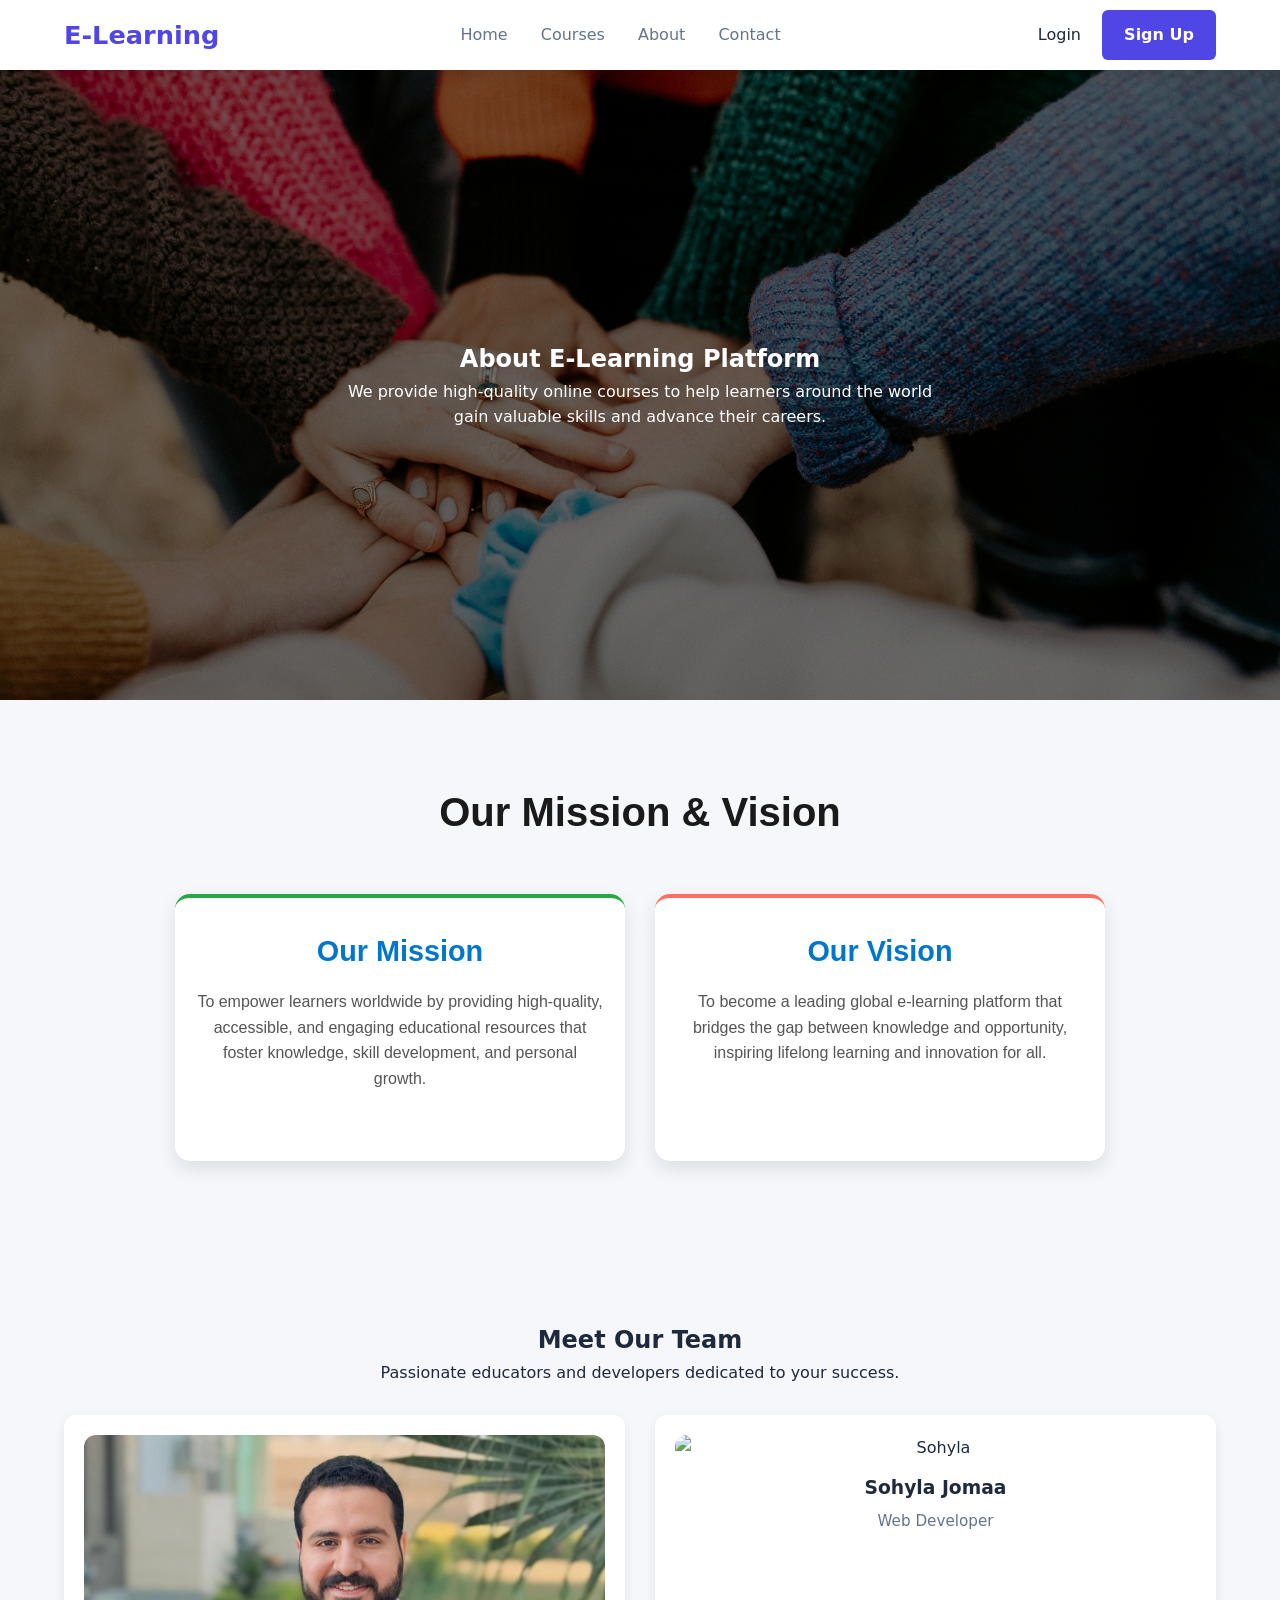
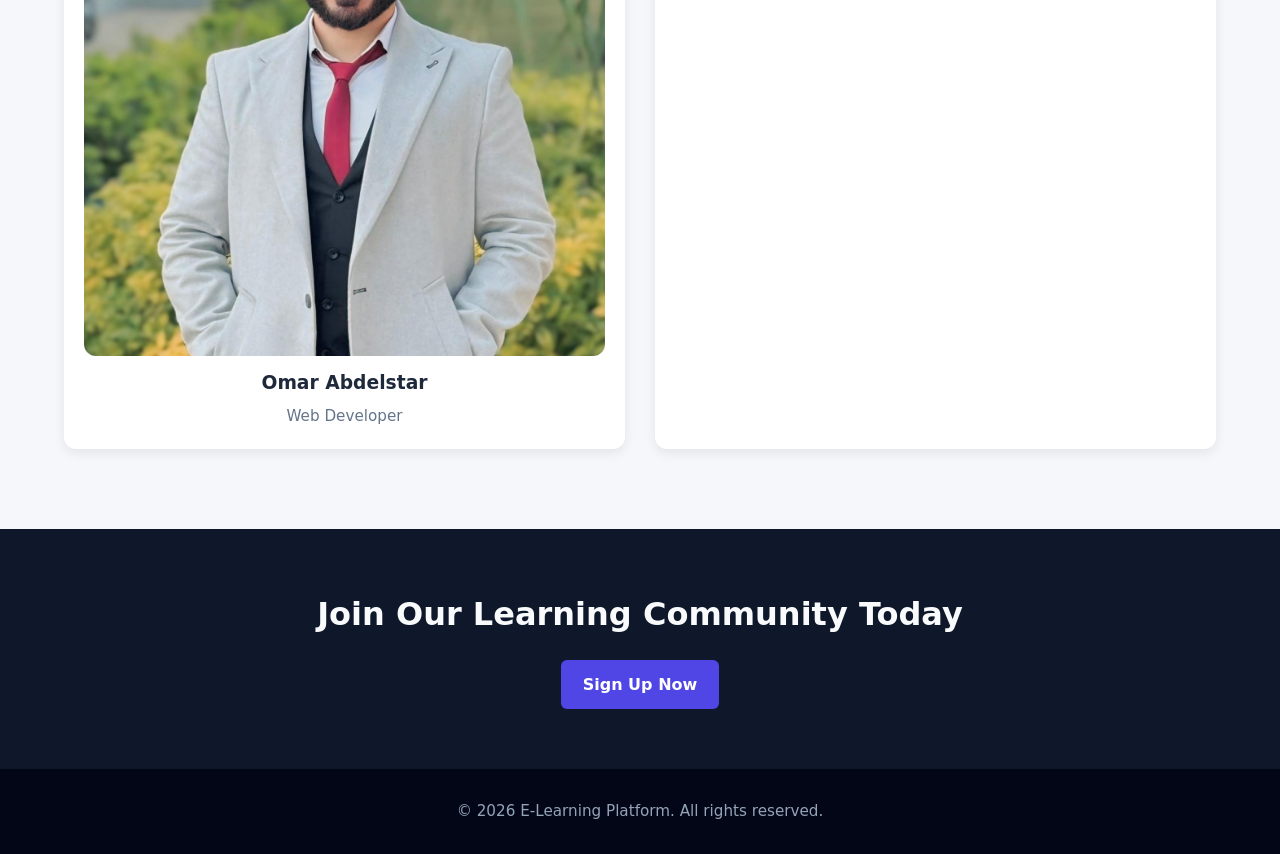
==== about.html @ 53c97d7d "Initial commit of E-learning project" ====
<!doctype html>
<html lang="en">
  <head>
    <meta charset="UTF-8" />
    <title>About Us - E-Learning</title>
    <meta name="viewport" content="width=device-width, initial-scale=1.0" />
    <link rel="stylesheet" href="css/style.css" />
    <link rel="stylesheet" href="css/about.css" />
  </head>
  <body>
    <!-- ================= HEADER ================= -->
    <header class="site-header">
      <div class="container navbar">
        <a href="index.html" class="logo">E-Learning</a>

        <nav class="nav-links">
          <a href="index.html">Home</a>
          <a href="courses.html">Courses</a>
          <a href="about.html" class="active">About</a>
          <a href="#">Contact</a>
        </nav>

        <div class="auth-links">
          <a href="login.html">Login</a>
          <a href="signup.html" class="btn btn-primary">Sign Up</a>
        </div>
      </div>
    </header>

    <!-- ================= HERO SECTION ================= -->
    <section class="about-hero">
      <div class="container hero-content">
        <h1>About E-Learning Platform</h1>
        <p>
          We provide high-quality online courses to help learners around the
          world gain valuable skills and advance their careers.
        </p>
      </div>
    </section>
    <section class="mission-vision-section">
      <div class="container">
        <h2>Our Mission & Vision</h2>
        <div class="cards">
          <div class="card mission">
            <h3>Our Mission</h3>
            <p>
              To empower learners worldwide by providing high-quality,
              accessible, and engaging educational resources that foster
              knowledge, skill development, and personal growth.
            </p>
          </div>
          <div class="card vision">
            <h3>Our Vision</h3>
            <p>
              To become a leading global e-learning platform that bridges the
              gap between knowledge and opportunity, inspiring lifelong learning
              and innovation for all.
            </p>
          </div>
        </div>
      </div>
    </section>

    <section class="section team">
      <div class="container text-center">
        <h2>Meet Our Team</h2>
        <p>Passionate educators and developers dedicated to your success.</p>

        <div class="team-grid">
          <div class="team-member">
            <img src="assets/images/team1.jpeg" alt="Omar Abdelstar" />
            <h3>Omar Abdelstar</h3>
            <p>Web Developer</p>
          </div>

          <div class="team-member">
            <img src="assets/images/team2.jpg" alt="Sohyla" />
            <h3>Sohyla Jomaa</h3>
            <p>Web Developer</p>
          </div>
        </div>
      </div>
    </section>

    <!-- ================= CTA ================= -->
    <section class="cta">
      <div class="container">
        <h2>Join Our Learning Community Today</h2>
        <a href="signup.html" class="btn btn-primary">Sign Up Now</a>
      </div>
    </section>

    <!-- ================= FOOTER ================= -->
    <footer>
      <p>© 2026 E-Learning Platform. All rights reserved.</p>
    </footer>
  </body>
</html>
---- css/style.css ----
/* ================================
   1. GLOBAL VARIABLES (DESIGN SYSTEM)
================================ */
:root {
  /* Colors */
  --primary: #4f46e5;
  --primary-dark: #4338ca;
  --secondary: #22c55e;
  --danger: #ef4444;

  --bg-main: #f5f7fb;
  --bg-white: #ffffff;
  --bg-dark: #0f172a;

  --text-main: #1e293b;
  --text-muted: #64748b;
  --text-light: #f8fafc;

  /* Typography */
  --font-main: "Inter", system-ui, sans-serif;

  --fs-xl: 3rem;
  --fs-lg: 2rem;
  --fs-md: 1.2rem;
  --fs-sm: 0.95rem;

  /* Spacing */
  --radius-sm: 6px;
  --radius-md: 12px;
  --radius-lg: 20px;

  --shadow-sm: 0 4px 12px rgba(0, 0, 0, 0.08);
  --shadow-md: 0 10px 30px rgba(0, 0, 0, 0.12);

  /* Transition */
  --transition: 0.3s ease;
}

/* ================================
   2. RESET & BASE STYLES
================================ */
*,
*::before,
*::after {
  box-sizing: border-box;
  margin: 0;
  padding: 0;
}

body {
  font-family: var(--font-main);
  background: var(--bg-main);
  color: var(--text-main);
  line-height: 1.6;
}

a {
  text-decoration: none;
  color: inherit;
}

img {
  max-width: 100%;
  display: block;
}

/* ================================
   3. LAYOUT HELPERS
================================ */
.container {
  width: 90%;
  max-width: 1200px;
  margin: auto;
}

.section {
  padding: 80px 0;
}

.text-center {
  text-align: center;
}

.hidden {
  display: none;
}

/* ================================
   4. BUTTONS (REUSABLE)
================================ */
.btn {
  display: inline-block;
  padding: 12px 22px;
  border-radius: var(--radius-sm);
  font-weight: 600;
  transition: var(--transition);
  cursor: pointer;
}

.btn-primary {
  background: var(--primary);
  color: white;
}

.btn-primary:hover {
  background: var(--primary-dark);
}

.btn-outline {
  border: 2px solid var(--primary);
  color: var(--primary);
}

.btn-outline:hover {
  background: var(--primary);
  color: white;
}

/* ================================
   5. NAVBAR
================================ */
.site-header {
  background: var(--bg-white);
  box-shadow: var(--shadow-sm);
  position: sticky;
  top: 0;
  z-index: 1000;
}

.navbar {
  display: flex;
  align-items: center;
  justify-content: space-between;
  height: 70px;
}

.logo {
  font-size: 1.6rem;
  font-weight: 800;
  color: var(--primary);
}

.nav-links a {
  margin: 0 14px;
  font-weight: 500;
  color: var(--text-muted);
}

.nav-links a:hover {
  color: var(--primary);
}

.auth-links a {
  margin-left: 16px;
}

/* ================================
   6. HERO SECTION
================================ */
.hero {
  background-image: url("../assets/images/Hero.jpg"); /* path to your image */
  background-size: cover; /* image covers entire section */
  background-position: center; /* centers the image */
  background-repeat: no-repeat;
  min-height: 90vh; /* almost full viewport height */
  display: flex;
  align-items: center;
  position: relative;
  color: white;
  text-align: left;
  padding-left: 50px; /* space from left edge */
}

/* Optional: dark overlay for text readability */
.hero::before {
  content: "";
  position: absolute;
  inset: 0;
  background: rgba(0, 0, 0, 0.4); /* adjust darkness (0.4 = 40%) */
  z-index: 1;
}

.hero-content {
  position: relative;
  z-index: 2;
  max-width: 600px;
}

.hero h1 {
  font-size: var(--fs-xl);
  margin-bottom: 20px;
}

.hero p {
  font-size: var(--fs-md);
  opacity: 0.9;
  margin-bottom: 30px;
}

/* ================================
   7. FEATURES SECTION
================================ */
.features {
  display: grid;
  grid-template-columns: repeat(auto-fit, minmax(250px, 1fr));
  gap: 30px;
}

.feature-card {
  background: var(--bg-white);
  padding: 30px;
  border-radius: var(--radius-md);
  box-shadow: var(--shadow-sm);
  transition: var(--transition);
}

.feature-card:hover {
  transform: translateY(-6px);
}

.feature-card h3 {
  margin-bottom: 10px;
}

/* ================================
   8. COURSES SECTION
================================ */
.course-grid {
  display: grid;
  grid-template-columns: repeat(auto-fit, minmax(280px, 1fr));
  gap: 30px;
}

.course-card {
  background: var(--bg-white);
  border-radius: var(--radius-md);
  overflow: hidden;
  box-shadow: var(--shadow-sm);
  transition: var(--transition);
}

.course-card:hover {
  transform: translateY(-8px);
  box-shadow: var(--shadow-md);
}

.course-card img {
  height: 200px;
  object-fit: cover;
  width: 100%;
}

.course-card-content {
  padding: 20px;
}

.course-card h3 {
  margin-bottom: 8px;
}

.course-card p {
  color: var(--text-muted);
  font-size: var(--fs-sm);
  margin-bottom: 14px;
}

/* ================================
   9. CTA SECTION
================================ */
.cta {
  background: var(--bg-dark);
  color: var(--text-light);
  padding: 80px 0;
  text-align: center;
}

.cta h2 {
  font-size: var(--fs-lg);
  margin-bottom: 16px;
}

.cta p {
  opacity: 0.8;
  margin-bottom: 30px;
}

/* ================================
   10. FOOTER
================================ */
footer {
  background: #020617;
  color: #94a3b8;
  text-align: center;
  padding: 30px 0;
  font-size: var(--fs-sm);
}

/* ================================
   11. RESPONSIVE TWEAKS
================================ */
@media (max-width: 768px) {
  .hero h1 {
    font-size: 2.2rem;
  }

  .navbar {
    flex-direction: column;
    height: auto;
    padding: 16px 0;
  }

  .nav-links {
    margin: 10px 0;
  }
}
---- css/about.css ----
/* ================================
   About Page Specific Styles
================================ */

/* Hero Section */
.about-hero {
  background-image: url("../assets/images/about.jpg"); /* your image */
  background-size: cover;
  background-position: center;
  background-repeat: no-repeat;
  min-height: 70vh;
  display: flex;
  align-items: center;
  position: relative;
  color: white;
  text-align: center;
  padding: 0 20px;
}

.about-hero::before {
  content: "";
  position: absolute;
  inset: 0;
  background: rgba(0, 0, 0, 0.5);
  z-index: 1;
}

.about-hero .hero-content {
  position: relative;
  z-index: 2;
}

/* Mission & Vision */
.mission h2 {
  font-size: var(--fs-lg);
  margin-bottom: 10px;
}

.mission p {
  font-size: var(--fs-md);
  color: var(--text-muted);
  max-width: 700px;
  margin: 0 auto 40px;
}

/* Team Section */
.team-grid {
  display: grid;
  grid-template-columns: repeat(auto-fit, minmax(220px, 1fr));
  gap: 30px;
  margin-top: 30px;
}

.team-member {
  background: var(--bg-white);
  padding: 20px;
  border-radius: var(--radius-md);
  box-shadow: var(--shadow-sm);
  transition: var(--transition);
}

.team-member:hover {
  transform: translateY(-6px);
  box-shadow: var(--shadow-md);
}

.team-member img {
  width: 100%;
  border-radius: var(--radius-md);
  margin-bottom: 12px;
}

.team-member h3 {
  margin-bottom: 6px;
}

.team-member p {
  color: var(--text-muted);
  font-size: var(--fs-sm);
}

/* CTA Section Override */
.cta {
  padding: 60px 0;
}

.cta h2 {
  margin-bottom: 20px;
}

/* Mission & Vision Section */
.mission-vision-section {
  padding: 80px 20px;
  background-color: #f5f7fa;
  font-family: "Arial", sans-serif;
}

.mission-vision-section .container {
  max-width: 1200px;
  margin: 0 auto;
  text-align: center;
}

.mission-vision-section h2 {
  font-size: 2.5rem;
  margin-bottom: 50px;
  color: #1a1a1a;
}

.mission-vision-section .cards {
  display: flex;
  flex-wrap: wrap;
  gap: 30px;
  justify-content: center;
}

.mission-vision-section .card {
  background-color: #fff;
  border-radius: 15px;
  padding: 30px 20px;
  flex: 1 1 300px;
  max-width: 450px;
  box-shadow: 0 8px 20px rgba(0, 0, 0, 0.1);
  transition:
    transform 0.3s ease,
    box-shadow 0.3s ease;
}

.mission-vision-section .card:hover {
  transform: translateY(-10px);
  box-shadow: 0 12px 25px rgba(0, 0, 0, 0.15);
}

.mission-vision-section .card h3 {
  font-size: 1.8rem;
  margin-bottom: 15px;
  color: #0077cc;
}

.mission-vision-section .card p {
  font-size: 1rem;
  color: #555;
  line-height: 1.6;
}

/* Different colors for Mission and Vision cards */
.mission-vision-section .card.mission {
  border-top: 4px solid #28a745; /* green */
}

.mission-vision-section .card.vision {
  border-top: 4px solid #ff6f61; /* coral */
}

/* Responsive */
@media (max-width: 768px) {
  .mission-vision-section .cards {
    flex-direction: column;
    gap: 20px;
  }
}
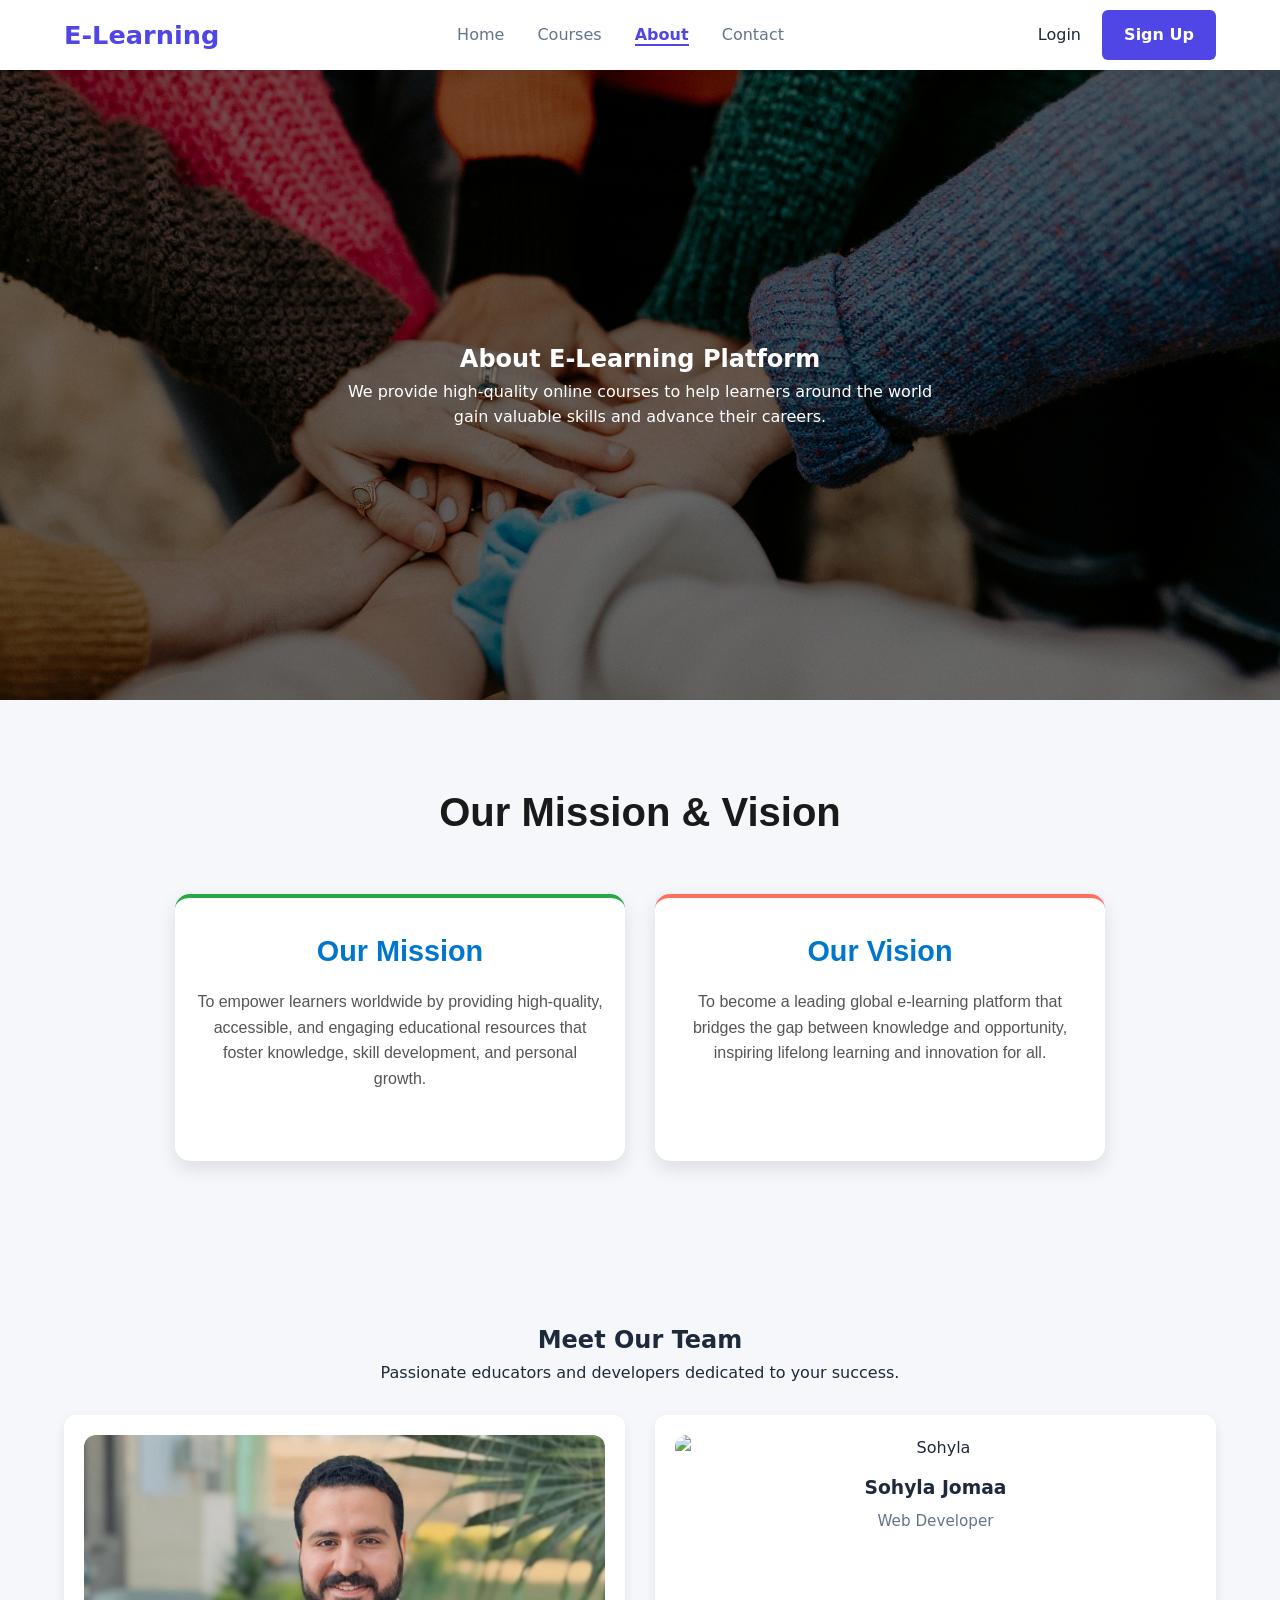
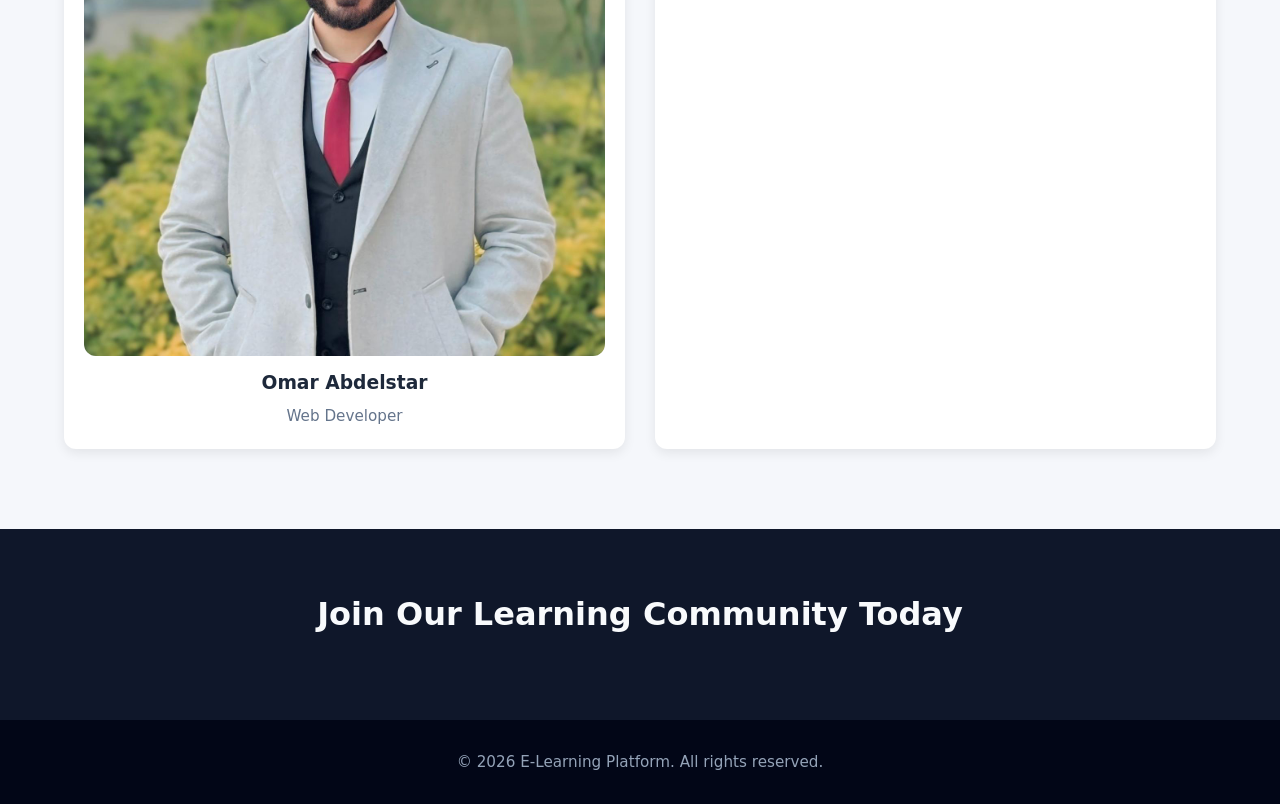
==== commit 701d978b: "add student dash board & handle logout button" ====
--- a/about.html
+++ b/about.html
@@ -20,9 +20,9 @@
           <a href="#">Contact</a>
         </nav>
 
-        <div class="auth-links">
-          <a href="login.html">Login</a>
-          <a href="signup.html" class="btn btn-primary">Sign Up</a>
+        <div class="auth-links" id="authLinks">
+          <a href="auth.html">Login</a>
+          <a href="auth.html" class="btn btn-primary">Sign Up</a>
         </div>
       </div>
     </header>
@@ -86,7 +86,6 @@
     <section class="cta">
       <div class="container">
         <h2>Join Our Learning Community Today</h2>
-        <a href="signup.html" class="btn btn-primary">Sign Up Now</a>
       </div>
     </section>
 
@@ -94,5 +93,6 @@
     <footer>
       <p>© 2026 E-Learning Platform. All rights reserved.</p>
     </footer>
+    <script src="js/main.js"></script>
   </body>
 </html>
--- a/css/style.css
+++ b/css/style.css
@@ -52,6 +52,7 @@
   background: var(--bg-main);
   color: var(--text-main);
   line-height: 1.6;
+  height: 100vh;
 }
 
 a {
@@ -313,3 +314,56 @@
     margin: 10px 0;
   }
 }
+
+/* ================================
+   WISHLIST BUTTON
+================================ */
+.wishlist-btn,
+#wish {
+  display: inline-flex;
+  align-items: center;
+  gap: 6px;
+  padding: 10px 18px;
+  font-size: var(--fs-sm);
+  font-weight: 600;
+  border-radius: var(--radius-sm);
+  border: 2px solid var(--secondary);
+  color: var(--secondary);
+  background: transparent;
+  cursor: pointer;
+  transition: var(--transition);
+  margin-top: 5px;
+}
+
+.wishlist-btn:hover,
+#wish:hover {
+  background: var(--secondary);
+  color: var(--bg-white);
+  transform: translateY(-3px);
+  box-shadow: var(--shadow-sm);
+}
+
+.wishlist-btn:disabled,
+#wish:disabled {
+  opacity: 0.6;
+  cursor: not-allowed;
+  transform: none;
+  box-shadow: none;
+  background: var(--bg-white);
+  color: var(--text-muted);
+  border-color: var(--text-muted);
+}
+
+/* Optional: Add heart icon before text */
+.wishlist-btn::before,
+#wish::before {
+  content: "♥"; /* heart icon */
+  font-size: 1rem;
+  color: var(--secondary);
+}
+
+.nav-links a.active {
+  color: var(--primary);
+  font-weight: 700;
+  border-bottom: 2px solid var(--primary);
+}
